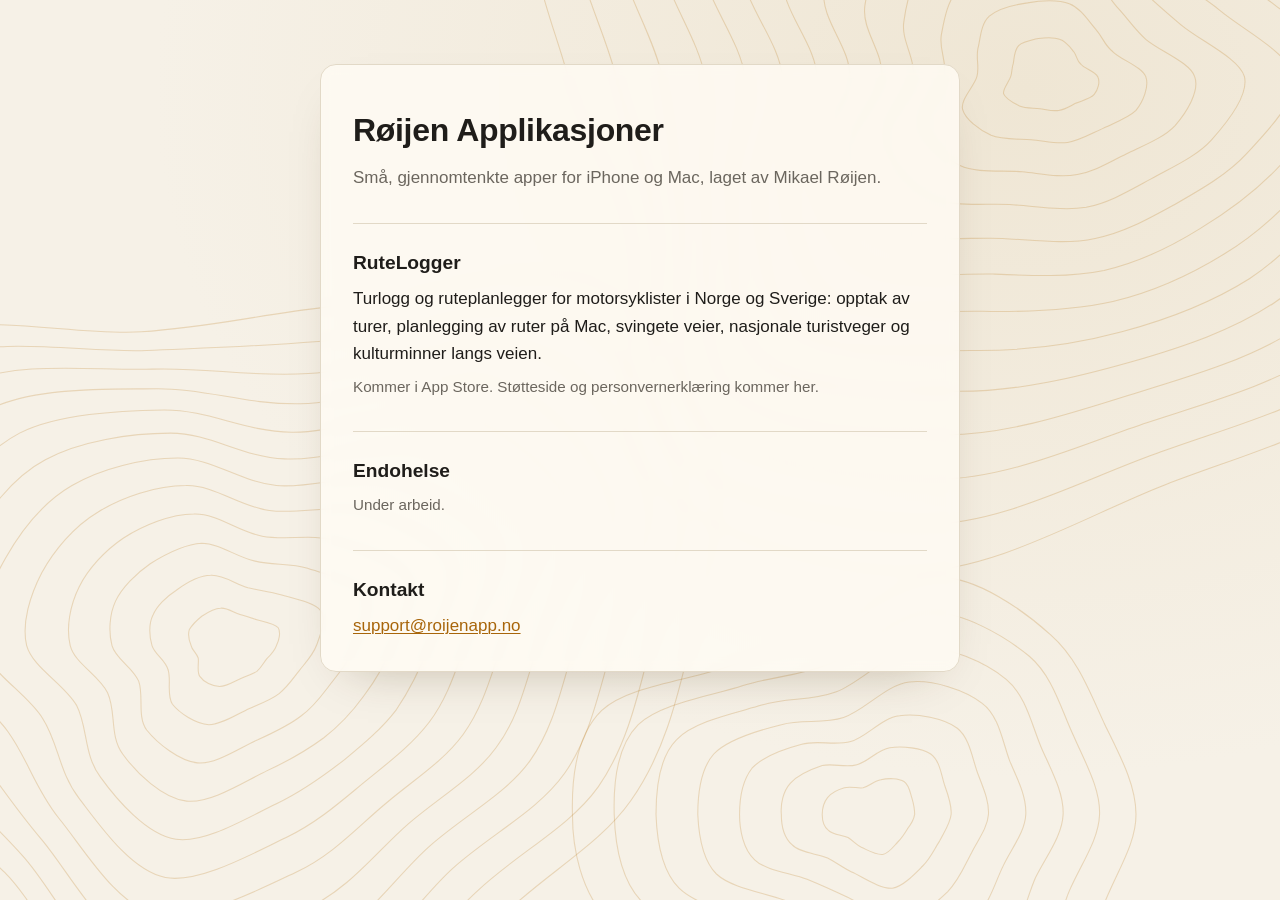
==== index.html @ bd32d73b "Forside for roijenapp.no: Røijen Applikasjoner Første enkle forside til GitHub Pages: RuteLogger og " ====
<!doctype html>
<html lang="nb">
<head>
  <meta charset="utf-8">
  <meta name="viewport" content="width=device-width, initial-scale=1">
  <title>Røijen Applikasjoner</title>
  <meta name="description" content="Apper av Mikael Røijen: RuteLogger for motorsyklister, og Endohelse.">
  <link rel="stylesheet" href="style.css">
</head>
<body>
  <svg class="kart" viewBox="0 0 1440 1200" preserveAspectRatio="xMidYMid slice" aria-hidden="true">
    <g fill="none" stroke-width="1.2">
      <path d="M1235 180C1238 186 1235 195 1231 200C1227 205 1217 207 1210 210C1204 213 1198 217 1191 218C1184 219 1177 217 1170 216C1162 215 1154 216 1147 213C1141 210 1131 205 1129 199C1128 194 1135 186 1137 180C1139 174 1138 170 1140 165C1141 159 1141 150 1146 145C1150 141 1160 139 1168 137C1176 136 1185 135 1192 138C1199 140 1204 147 1208 152C1212 157 1211 162 1216 166C1220 171 1232 174 1235 180Z"/>
      <path d="M1289 180C1293 191 1286 208 1278 218C1269 227 1251 233 1239 239C1226 245 1214 252 1201 254C1188 256 1174 252 1160 251C1145 250 1127 251 1115 246C1102 240 1086 228 1083 217C1080 206 1096 191 1099 180C1102 169 1098 161 1100 149C1103 138 1103 121 1113 112C1122 104 1141 99 1156 97C1171 94 1191 93 1203 98C1216 103 1225 118 1233 127C1241 136 1242 144 1252 152C1261 161 1285 169 1289 180Z"/>
      <path d="M1344 180C1350 196 1335 220 1322 235C1309 249 1285 258 1267 267C1248 276 1231 287 1212 290C1192 294 1171 289 1150 287C1128 285 1099 289 1080 280C1062 271 1041 251 1038 235C1035 218 1059 197 1062 180C1066 163 1056 150 1059 133C1062 117 1066 92 1080 80C1094 67 1122 59 1145 56C1167 52 1196 50 1215 58C1234 65 1245 89 1257 102C1270 116 1275 125 1289 138C1304 151 1339 164 1344 180Z"/>
      <path d="M1400 180C1405 201 1381 231 1363 251C1346 270 1318 282 1295 295C1271 308 1248 322 1222 327C1196 331 1168 326 1139 324C1110 322 1069 328 1045 315C1021 303 999 273 996 251C993 228 1023 202 1027 180C1030 158 1013 139 1017 117C1020 95 1028 64 1047 47C1067 30 1103 19 1133 15C1163 10 1201 7 1226 18C1251 29 1264 61 1281 79C1298 96 1310 106 1329 122C1349 139 1394 159 1400 180Z"/>
      <path d="M1455 180C1460 207 1425 242 1403 266C1381 290 1351 307 1323 323C1294 339 1264 356 1232 362C1200 369 1165 364 1128 362C1091 360 1037 368 1008 352C980 336 959 295 956 266C954 237 989 208 992 180C994 152 969 128 973 100C977 73 990 36 1015 15C1040 -7 1084 -21 1121 -27C1158 -33 1207 -34 1237 -21C1268 -7 1282 34 1304 55C1327 77 1348 85 1373 106C1398 127 1450 153 1455 180Z"/>
      <path d="M1510 180C1513 212 1467 252 1440 280C1413 309 1383 331 1350 351C1318 371 1281 389 1242 398C1203 406 1162 404 1117 402C1071 401 1004 410 971 389C938 369 922 315 919 280C917 246 955 213 956 180C957 147 923 116 927 83C932 50 953 8 984 -17C1014 -42 1065 -62 1109 -69C1153 -75 1212 -75 1248 -58C1284 -41 1299 8 1327 32C1356 57 1389 63 1419 88C1450 112 1506 148 1510 180Z"/>
      <path d="M1563 180C1564 218 1506 261 1476 294C1445 327 1416 356 1378 379C1341 402 1298 422 1252 433C1206 443 1158 445 1105 444C1052 443 970 452 934 427C897 402 887 335 885 294C882 253 919 218 919 180C918 142 876 103 881 65C887 27 917 -19 953 -48C989 -77 1046 -103 1097 -111C1148 -118 1216 -114 1258 -94C1300 -74 1316 -18 1351 9C1386 36 1434 40 1469 69C1504 97 1562 142 1563 180Z"/>
      <path d="M1614 180C1612 223 1545 269 1510 307C1475 345 1447 380 1406 407C1365 433 1314 453 1262 467C1210 481 1153 489 1092 488C1031 488 936 495 897 464C857 434 856 353 853 306C850 259 883 223 880 180C877 137 828 90 835 47C842 4 880 -45 922 -79C964 -112 1028 -144 1085 -152C1143 -161 1220 -151 1268 -128C1316 -105 1333 -45 1375 -16C1417 14 1482 16 1522 48C1562 81 1616 137 1614 180Z"/>
      <path d="M1663 180C1658 229 1582 278 1544 320C1505 363 1479 404 1434 434C1388 465 1331 484 1272 501C1212 518 1147 534 1079 534C1010 534 903 537 860 501C817 465 826 371 823 318C819 264 844 228 838 180C832 132 779 77 788 29C797 -19 845 -72 892 -109C940 -146 1009 -186 1073 -194C1137 -203 1223 -186 1277 -160C1332 -135 1350 -72 1400 -41C1451 -10 1534 -10 1578 27C1622 64 1669 131 1663 180Z"/>
      <path d="M1710 180C1700 235 1618 286 1577 333C1535 380 1510 428 1461 462C1412 495 1347 515 1281 535C1215 555 1141 582 1065 583C989 583 870 579 825 536C780 494 799 388 794 329C789 269 802 233 793 180C784 127 729 64 741 11C752 -42 809 -98 863 -139C916 -179 991 -227 1062 -235C1132 -244 1225 -218 1286 -190C1347 -162 1369 -101 1428 -69C1486 -36 1589 -37 1636 4C1683 46 1720 125 1710 180Z"/>
      <path d="M1754 180C1740 241 1655 294 1610 346C1566 397 1541 451 1488 489C1434 526 1364 545 1291 569C1218 593 1134 633 1051 633C968 633 839 619 791 570C744 521 774 404 766 339C758 274 757 238 745 180C733 122 679 51 694 -7C709 -65 774 -123 833 -168C892 -213 973 -267 1050 -275C1127 -284 1226 -248 1294 -218C1361 -189 1390 -131 1457 -98C1524 -65 1646 -65 1696 -19C1745 28 1768 119 1754 180Z"/>
      <path d="M1795 180C1777 247 1691 303 1644 359C1597 415 1571 474 1514 515C1457 556 1380 575 1301 604C1221 632 1126 685 1036 684C946 684 809 657 760 602C710 546 749 420 738 350C727 280 708 243 693 180C678 117 630 38 648 -25C666 -88 738 -149 804 -198C869 -246 956 -306 1039 -314C1122 -322 1226 -275 1301 -244C1376 -214 1413 -164 1489 -130C1565 -97 1706 -94 1757 -42C1808 9 1814 113 1795 180Z"/>
      <path d="M1835 180C1811 253 1728 312 1679 372C1630 432 1601 496 1539 540C1478 585 1397 606 1311 639C1225 672 1118 738 1021 737C924 736 783 693 731 631C679 568 725 436 710 361C695 286 656 247 639 180C621 113 580 26 603 -42C626 -110 703 -176 774 -227C845 -279 939 -344 1028 -351C1117 -358 1225 -300 1308 -269C1391 -238 1439 -199 1524 -165C1609 -131 1767 -124 1819 -66C1870 -9 1858 107 1835 180Z"/>
      <path d="M311 820C309 826 304 831 300 835C296 840 294 845 289 849C284 852 278 854 271 857C264 860 255 866 247 866C239 866 229 861 225 855C221 850 224 840 223 834C221 828 216 825 215 820C213 815 211 808 213 802C216 797 222 791 227 787C233 783 241 778 248 778C255 777 263 783 270 785C277 787 282 789 289 791C296 793 309 795 313 800C316 805 314 814 311 820Z"/>
      <path d="M356 820C352 831 343 840 336 849C329 858 323 867 314 874C305 881 294 885 280 891C267 897 249 909 235 909C220 908 202 896 194 886C187 876 193 858 189 847C186 836 174 830 171 820C168 810 167 796 172 786C176 776 187 765 198 758C209 750 224 741 237 741C251 740 265 751 279 755C292 758 303 759 317 763C331 767 355 772 361 781C368 790 360 809 356 820Z"/>
      <path d="M399 820C393 837 382 850 372 863C362 876 353 889 339 899C325 910 310 917 290 926C271 934 243 954 222 952C202 950 177 930 165 915C154 900 162 876 156 860C149 844 130 835 126 820C122 805 123 785 130 770C137 755 153 739 169 728C185 718 208 706 227 705C247 705 267 721 287 725C307 730 326 727 346 733C367 740 401 748 410 762C419 777 406 803 399 820Z"/>
      <path d="M441 820C433 842 422 860 409 877C396 895 382 910 364 924C345 938 326 949 300 961C275 973 237 998 210 995C183 992 153 963 138 942C123 922 131 894 121 873C111 853 84 840 79 820C74 800 79 774 89 754C99 734 118 713 139 699C161 685 192 672 218 672C244 671 268 692 295 697C322 702 350 694 378 702C405 710 449 724 459 743C470 763 450 798 441 820Z"/>
      <path d="M483 820C472 848 461 870 446 892C430 913 410 930 388 948C365 966 342 983 311 998C279 1013 231 1043 198 1038C165 1033 131 993 113 968C94 943 99 912 86 887C72 863 37 845 30 820C24 795 34 763 47 738C61 713 83 686 110 670C137 653 176 640 209 640C241 639 270 664 303 668C337 673 377 660 411 669C445 678 495 699 507 725C519 750 493 792 483 820Z"/>
      <path d="M523 820C511 853 502 881 483 906C464 931 439 950 412 972C385 994 359 1018 322 1036C284 1054 224 1088 186 1081C147 1073 112 1022 89 992C66 962 66 930 48 902C30 873 -13 850 -20 820C-27 790 -11 752 6 722C23 692 48 659 81 640C113 621 161 609 200 609C238 609 271 636 311 640C352 644 405 623 445 634C486 645 542 675 555 706C568 737 535 787 523 820Z"/>
      <path d="M564 820C551 859 542 891 521 920C499 950 467 970 436 996C404 1022 376 1055 333 1075C289 1096 218 1132 174 1122C130 1111 94 1048 66 1014C39 980 32 949 9 917C-14 884 -64 855 -71 820C-79 785 -56 741 -36 706C-15 671 13 631 51 611C89 590 147 581 192 581C237 581 272 608 320 610C368 613 434 585 481 598C528 611 587 652 600 689C614 726 577 781 564 820Z"/>
      <path d="M605 820C591 864 583 902 558 935C534 968 495 990 460 1020C424 1051 394 1093 345 1116C295 1140 213 1174 163 1161C113 1147 78 1074 45 1036C13 998 -5 969 -33 933C-61 897 -116 860 -123 820C-131 780 -102 730 -78 690C-53 650 -22 604 22 581C66 559 133 556 185 555C236 555 273 579 328 580C384 581 466 546 518 561C571 576 630 629 644 672C659 715 619 776 605 820Z"/>
      <path d="M646 820C631 869 623 912 596 950C569 987 524 1010 484 1045C444 1080 412 1133 357 1159C301 1184 208 1215 152 1197C97 1180 63 1097 25 1056C-13 1014 -43 989 -76 950C-110 910 -168 866 -175 820C-183 774 -148 718 -120 674C-92 629 -57 576 -7 552C43 529 120 532 178 531C235 531 275 549 338 548C401 547 498 505 556 523C614 541 671 606 686 656C702 705 661 771 646 820Z"/>
      <path d="M689 820C673 874 664 923 635 964C605 1006 554 1031 510 1070C465 1110 430 1175 369 1202C308 1229 203 1253 143 1232C82 1210 49 1119 5 1075C-39 1031 -83 1010 -122 967C-161 925 -221 872 -228 820C-234 768 -196 706 -164 657C-132 607 -91 549 -35 524C21 499 107 511 171 509C235 507 277 518 347 514C418 510 530 464 594 485C657 506 711 584 726 640C742 696 704 766 689 820Z"/>
      <path d="M732 820C717 879 705 933 673 979C640 1025 584 1052 536 1097C487 1141 449 1219 382 1247C315 1274 200 1288 134 1263C68 1237 37 1141 -14 1095C-65 1049 -126 1031 -170 986C-214 940 -273 878 -280 820C-286 762 -244 694 -208 640C-172 586 -125 522 -63 496C-1 471 95 491 165 488C235 485 280 484 358 478C435 471 563 423 631 448C699 472 748 564 764 626C781 688 747 761 732 820Z"/>
      <path d="M776 820C761 884 746 943 710 994C675 1044 616 1075 564 1125C511 1174 468 1264 395 1292C322 1319 197 1320 126 1290C54 1261 24 1162 -33 1114C-91 1067 -170 1054 -220 1005C-269 956 -326 884 -331 820C-337 756 -294 681 -253 622C-213 564 -158 495 -89 470C-21 444 83 472 159 467C236 462 284 449 369 439C453 430 596 382 668 411C740 439 782 544 800 612C818 680 791 756 776 820Z"/>
      <path d="M1029 1010C1028 1016 1025 1021 1021 1026C1018 1031 1015 1036 1010 1041C1006 1045 1000 1054 993 1055C986 1056 976 1050 969 1047C963 1044 960 1040 954 1036C947 1033 937 1033 932 1028C927 1024 925 1016 925 1010C925 1004 927 996 931 991C935 986 943 982 950 980C957 978 965 981 971 980C978 978 984 972 991 971C999 969 1011 969 1017 973C1023 977 1024 986 1026 992C1028 999 1029 1004 1029 1010Z"/>
      <path d="M1070 1010C1069 1020 1062 1030 1057 1040C1051 1049 1047 1059 1038 1068C1029 1077 1016 1091 1004 1093C991 1094 973 1082 961 1076C949 1071 943 1065 931 1059C919 1054 899 1053 891 1044C882 1036 879 1022 879 1010C878 998 881 984 889 975C897 966 913 959 925 955C938 952 951 958 964 954C977 951 987 937 1001 935C1015 933 1037 935 1047 942C1058 950 1059 967 1063 978C1067 989 1071 1000 1070 1010Z"/>
      <path d="M1112 1010C1111 1025 1100 1039 1093 1053C1085 1068 1079 1084 1066 1097C1053 1109 1033 1129 1014 1130C995 1131 971 1111 953 1103C936 1095 925 1090 908 1083C890 1076 861 1073 849 1061C836 1049 832 1027 832 1010C832 993 835 972 846 958C858 945 883 936 902 931C920 926 938 933 957 928C975 923 992 901 1012 899C1032 896 1062 902 1077 913C1091 924 1094 948 1100 964C1106 980 1113 995 1112 1010Z"/>
      <path d="M1154 1010C1153 1030 1138 1048 1129 1067C1119 1087 1114 1110 1096 1127C1079 1143 1050 1166 1025 1167C1000 1167 970 1139 946 1129C922 1119 907 1115 884 1107C860 1098 823 1093 806 1077C790 1061 786 1032 785 1010C785 988 788 959 803 942C819 925 855 915 879 909C903 902 925 909 949 901C973 893 997 864 1023 861C1049 858 1086 870 1105 885C1124 899 1128 929 1136 950C1145 971 1155 990 1154 1010Z"/>
      <path d="M1196 1010C1195 1034 1177 1057 1165 1081C1154 1106 1149 1138 1128 1158C1106 1178 1066 1203 1035 1202C1003 1201 968 1165 939 1154C910 1142 888 1142 859 1132C830 1122 784 1113 764 1093C744 1073 739 1038 738 1010C738 982 741 946 761 926C781 905 827 896 857 887C887 878 911 883 941 872C970 861 1002 824 1034 822C1066 820 1109 839 1132 858C1155 877 1161 911 1172 936C1183 961 1197 986 1196 1010Z"/>
      <path d="M1237 1010C1236 1039 1216 1066 1203 1096C1190 1126 1187 1167 1160 1191C1134 1214 1083 1238 1045 1236C1007 1234 967 1191 932 1177C897 1164 868 1169 833 1158C798 1146 746 1134 723 1109C699 1085 692 1043 691 1010C690 977 694 933 718 909C743 885 800 877 836 865C871 854 897 855 932 841C967 828 1007 784 1045 783C1082 781 1130 809 1158 832C1185 855 1194 893 1208 922C1221 952 1238 981 1237 1010Z"/>
      <path d="M1278 1010C1278 1044 1256 1075 1242 1111C1228 1147 1225 1198 1194 1225C1162 1251 1098 1272 1054 1268C1009 1264 967 1215 926 1201C884 1187 847 1197 806 1184C766 1172 708 1154 681 1125C654 1096 644 1049 644 1010C643 971 648 921 677 893C706 866 774 859 815 845C856 831 882 826 923 809C963 792 1013 743 1056 743C1099 743 1151 780 1182 808C1213 835 1227 875 1243 909C1259 942 1278 976 1278 1010Z"/>

    </g>
  </svg>

  <main>
    <header>
      <h1>Røijen Applikasjoner</h1>
      <p class="ingress">Små, gjennomtenkte apper for iPhone og Mac, laget av Mikael Røijen.</p>
    </header>

    <section class="apper" aria-label="Appene">
      <article>
        <h2>RuteLogger</h2>
        <p>Turlogg og ruteplanlegger for motorsyklister i Norge og Sverige: opptak av turer, planlegging av ruter på Mac, svingete veier, nasjonale turistveger og kulturminner langs veien.</p>
        <p class="status">Kommer i App Store. Støtteside og personvernerklæring kommer her.</p>
      </article>

      <article>
        <h2>Endohelse</h2>
        <p class="status">Under arbeid.</p>
      </article>
    </section>

    <footer>
      <h2>Kontakt</h2>
      <p><a href="mailto:support@roijenapp.no">support@roijenapp.no</a></p>
    </footer>
  </main>
</body>
</html>
---- style.css ----
:root {
  --bg: #f6f1e7;
  --bg2: #efe6d4;
  --flate: rgba(255, 252, 245, 0.82);
  --tekst: #1f1d1a;
  --dempet: #6b665e;
  --linje: #e2d9c7;
  --rav: #a8650a;
  --kurve: rgba(184, 115, 15, 0.22);
  color-scheme: light dark;
}

@media (prefers-color-scheme: dark) {
  :root {
    --bg: #14130f;
    --bg2: #1d1a14;
    --flate: rgba(28, 26, 22, 0.82);
    --tekst: #eceae5;
    --dempet: #a39d93;
    --linje: #36312a;
    --rav: #e2a043;
    --kurve: rgba(226, 160, 67, 0.16);
  }
}

* { box-sizing: border-box; }

html, body { min-height: 100%; }

body {
  margin: 0;
  background: radial-gradient(ellipse at 80% 10%, var(--bg2), var(--bg) 60%) fixed var(--bg);
  color: var(--tekst);
  font: 17px/1.6 -apple-system, BlinkMacSystemFont, "Helvetica Neue", Arial, sans-serif;
}

.kart {
  position: fixed;
  inset: 0;
  width: 100%;
  height: 100%;
  stroke: var(--kurve);
  z-index: 0;
  pointer-events: none;
}

main {
  position: relative;
  z-index: 1;
  max-width: 40rem;
  margin: 4rem auto 3rem;
  padding: 2.5rem 2rem 2rem;
  background: var(--flate);
  border: 1px solid var(--linje);
  border-radius: 16px;
  backdrop-filter: blur(6px);
  -webkit-backdrop-filter: blur(6px);
  box-shadow: 0 20px 50px -30px rgba(60, 40, 10, 0.35);
}

@media (max-width: 44rem) {
  main { margin: 1.5rem 1rem; padding: 2rem 1.25rem 1.5rem; }
}

h1 {
  font-size: 2rem;
  margin: 0 0 0.5rem;
  letter-spacing: -0.01em;
}

h2 {
  font-size: 1.2rem;
  margin: 0 0 0.4rem;
}

.ingress {
  color: var(--dempet);
  margin: 0 0 2rem;
}

.apper article {
  border-top: 1px solid var(--linje);
  padding: 1.5rem 0;
}

.apper p { margin: 0 0 0.5rem; }

.status {
  color: var(--dempet);
  font-size: 0.95rem;
}

footer {
  border-top: 1px solid var(--linje);
  padding-top: 1.5rem;
}

footer p { margin: 0; }

a {
  color: var(--rav);
  text-decoration-thickness: 1px;
  text-underline-offset: 2px;
}
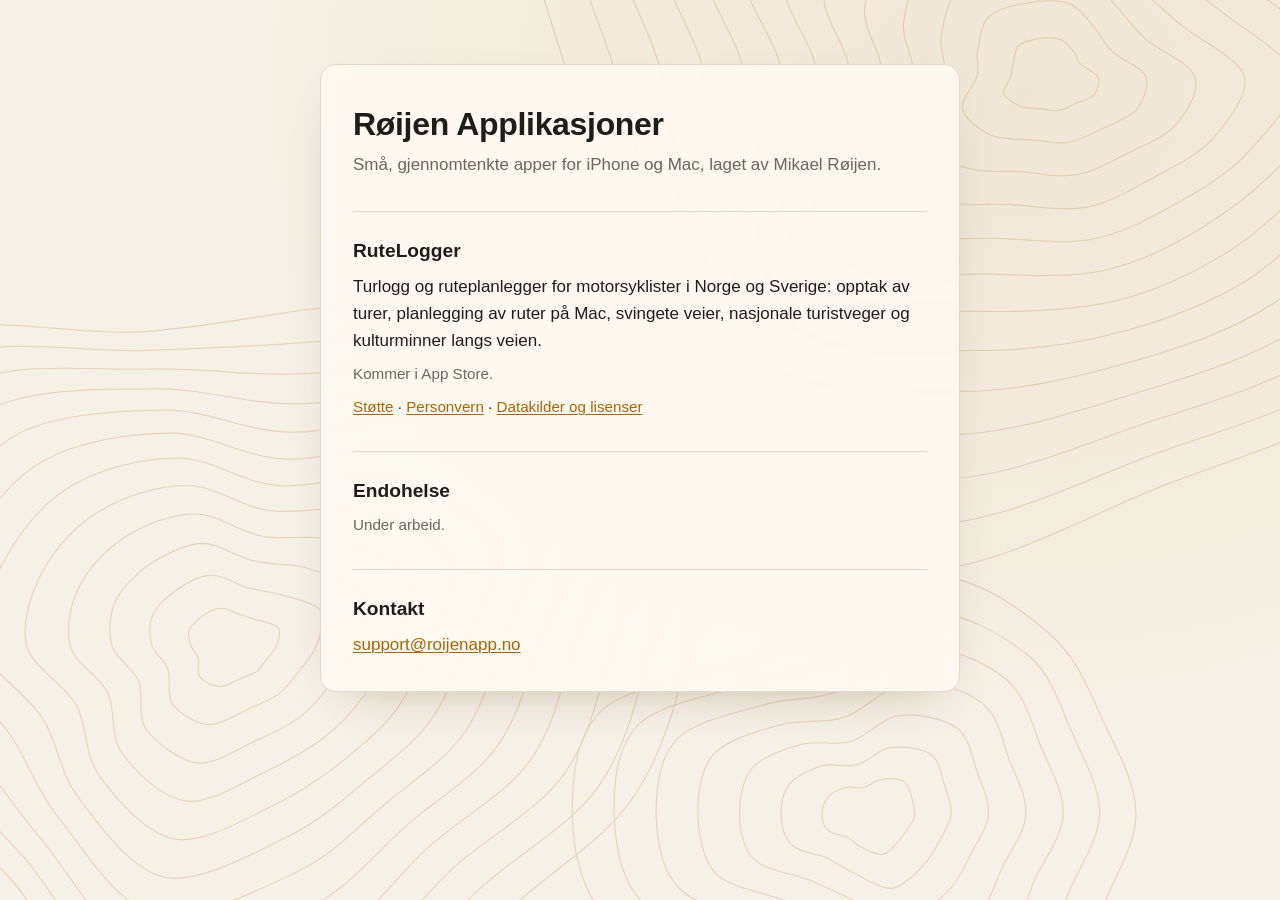
==== commit ffb78bc7: "RuteLogger: støtteside, personvernerklæring og datakilder Nye sider under /rutelogger/ (støtte), /ru" ====
--- a/index.html
+++ b/index.html
@@ -8,43 +8,7 @@
   <link rel="stylesheet" href="style.css">
 </head>
 <body>
-  <svg class="kart" viewBox="0 0 1440 1200" preserveAspectRatio="xMidYMid slice" aria-hidden="true">
-    <g fill="none" stroke-width="1.2">
-      <path d="M1235 180C1238 186 1235 195 1231 200C1227 205 1217 207 1210 210C1204 213 1198 217 1191 218C1184 219 1177 217 1170 216C1162 215 1154 216 1147 213C1141 210 1131 205 1129 199C1128 194 1135 186 1137 180C1139 174 1138 170 1140 165C1141 159 1141 150 1146 145C1150 141 1160 139 1168 137C1176 136 1185 135 1192 138C1199 140 1204 147 1208 152C1212 157 1211 162 1216 166C1220 171 1232 174 1235 180Z"/>
-      <path d="M1289 180C1293 191 1286 208 1278 218C1269 227 1251 233 1239 239C1226 245 1214 252 1201 254C1188 256 1174 252 1160 251C1145 250 1127 251 1115 246C1102 240 1086 228 1083 217C1080 206 1096 191 1099 180C1102 169 1098 161 1100 149C1103 138 1103 121 1113 112C1122 104 1141 99 1156 97C1171 94 1191 93 1203 98C1216 103 1225 118 1233 127C1241 136 1242 144 1252 152C1261 161 1285 169 1289 180Z"/>
-      <path d="M1344 180C1350 196 1335 220 1322 235C1309 249 1285 258 1267 267C1248 276 1231 287 1212 290C1192 294 1171 289 1150 287C1128 285 1099 289 1080 280C1062 271 1041 251 1038 235C1035 218 1059 197 1062 180C1066 163 1056 150 1059 133C1062 117 1066 92 1080 80C1094 67 1122 59 1145 56C1167 52 1196 50 1215 58C1234 65 1245 89 1257 102C1270 116 1275 125 1289 138C1304 151 1339 164 1344 180Z"/>
-      <path d="M1400 180C1405 201 1381 231 1363 251C1346 270 1318 282 1295 295C1271 308 1248 322 1222 327C1196 331 1168 326 1139 324C1110 322 1069 328 1045 315C1021 303 999 273 996 251C993 228 1023 202 1027 180C1030 158 1013 139 1017 117C1020 95 1028 64 1047 47C1067 30 1103 19 1133 15C1163 10 1201 7 1226 18C1251 29 1264 61 1281 79C1298 96 1310 106 1329 122C1349 139 1394 159 1400 180Z"/>
-      <path d="M1455 180C1460 207 1425 242 1403 266C1381 290 1351 307 1323 323C1294 339 1264 356 1232 362C1200 369 1165 364 1128 362C1091 360 1037 368 1008 352C980 336 959 295 956 266C954 237 989 208 992 180C994 152 969 128 973 100C977 73 990 36 1015 15C1040 -7 1084 -21 1121 -27C1158 -33 1207 -34 1237 -21C1268 -7 1282 34 1304 55C1327 77 1348 85 1373 106C1398 127 1450 153 1455 180Z"/>
-      <path d="M1510 180C1513 212 1467 252 1440 280C1413 309 1383 331 1350 351C1318 371 1281 389 1242 398C1203 406 1162 404 1117 402C1071 401 1004 410 971 389C938 369 922 315 919 280C917 246 955 213 956 180C957 147 923 116 927 83C932 50 953 8 984 -17C1014 -42 1065 -62 1109 -69C1153 -75 1212 -75 1248 -58C1284 -41 1299 8 1327 32C1356 57 1389 63 1419 88C1450 112 1506 148 1510 180Z"/>
-      <path d="M1563 180C1564 218 1506 261 1476 294C1445 327 1416 356 1378 379C1341 402 1298 422 1252 433C1206 443 1158 445 1105 444C1052 443 970 452 934 427C897 402 887 335 885 294C882 253 919 218 919 180C918 142 876 103 881 65C887 27 917 -19 953 -48C989 -77 1046 -103 1097 -111C1148 -118 1216 -114 1258 -94C1300 -74 1316 -18 1351 9C1386 36 1434 40 1469 69C1504 97 1562 142 1563 180Z"/>
-      <path d="M1614 180C1612 223 1545 269 1510 307C1475 345 1447 380 1406 407C1365 433 1314 453 1262 467C1210 481 1153 489 1092 488C1031 488 936 495 897 464C857 434 856 353 853 306C850 259 883 223 880 180C877 137 828 90 835 47C842 4 880 -45 922 -79C964 -112 1028 -144 1085 -152C1143 -161 1220 -151 1268 -128C1316 -105 1333 -45 1375 -16C1417 14 1482 16 1522 48C1562 81 1616 137 1614 180Z"/>
-      <path d="M1663 180C1658 229 1582 278 1544 320C1505 363 1479 404 1434 434C1388 465 1331 484 1272 501C1212 518 1147 534 1079 534C1010 534 903 537 860 501C817 465 826 371 823 318C819 264 844 228 838 180C832 132 779 77 788 29C797 -19 845 -72 892 -109C940 -146 1009 -186 1073 -194C1137 -203 1223 -186 1277 -160C1332 -135 1350 -72 1400 -41C1451 -10 1534 -10 1578 27C1622 64 1669 131 1663 180Z"/>
-      <path d="M1710 180C1700 235 1618 286 1577 333C1535 380 1510 428 1461 462C1412 495 1347 515 1281 535C1215 555 1141 582 1065 583C989 583 870 579 825 536C780 494 799 388 794 329C789 269 802 233 793 180C784 127 729 64 741 11C752 -42 809 -98 863 -139C916 -179 991 -227 1062 -235C1132 -244 1225 -218 1286 -190C1347 -162 1369 -101 1428 -69C1486 -36 1589 -37 1636 4C1683 46 1720 125 1710 180Z"/>
-      <path d="M1754 180C1740 241 1655 294 1610 346C1566 397 1541 451 1488 489C1434 526 1364 545 1291 569C1218 593 1134 633 1051 633C968 633 839 619 791 570C744 521 774 404 766 339C758 274 757 238 745 180C733 122 679 51 694 -7C709 -65 774 -123 833 -168C892 -213 973 -267 1050 -275C1127 -284 1226 -248 1294 -218C1361 -189 1390 -131 1457 -98C1524 -65 1646 -65 1696 -19C1745 28 1768 119 1754 180Z"/>
-      <path d="M1795 180C1777 247 1691 303 1644 359C1597 415 1571 474 1514 515C1457 556 1380 575 1301 604C1221 632 1126 685 1036 684C946 684 809 657 760 602C710 546 749 420 738 350C727 280 708 243 693 180C678 117 630 38 648 -25C666 -88 738 -149 804 -198C869 -246 956 -306 1039 -314C1122 -322 1226 -275 1301 -244C1376 -214 1413 -164 1489 -130C1565 -97 1706 -94 1757 -42C1808 9 1814 113 1795 180Z"/>
-      <path d="M1835 180C1811 253 1728 312 1679 372C1630 432 1601 496 1539 540C1478 585 1397 606 1311 639C1225 672 1118 738 1021 737C924 736 783 693 731 631C679 568 725 436 710 361C695 286 656 247 639 180C621 113 580 26 603 -42C626 -110 703 -176 774 -227C845 -279 939 -344 1028 -351C1117 -358 1225 -300 1308 -269C1391 -238 1439 -199 1524 -165C1609 -131 1767 -124 1819 -66C1870 -9 1858 107 1835 180Z"/>
-      <path d="M311 820C309 826 304 831 300 835C296 840 294 845 289 849C284 852 278 854 271 857C264 860 255 866 247 866C239 866 229 861 225 855C221 850 224 840 223 834C221 828 216 825 215 820C213 815 211 808 213 802C216 797 222 791 227 787C233 783 241 778 248 778C255 777 263 783 270 785C277 787 282 789 289 791C296 793 309 795 313 800C316 805 314 814 311 820Z"/>
-      <path d="M356 820C352 831 343 840 336 849C329 858 323 867 314 874C305 881 294 885 280 891C267 897 249 909 235 909C220 908 202 896 194 886C187 876 193 858 189 847C186 836 174 830 171 820C168 810 167 796 172 786C176 776 187 765 198 758C209 750 224 741 237 741C251 740 265 751 279 755C292 758 303 759 317 763C331 767 355 772 361 781C368 790 360 809 356 820Z"/>
-      <path d="M399 820C393 837 382 850 372 863C362 876 353 889 339 899C325 910 310 917 290 926C271 934 243 954 222 952C202 950 177 930 165 915C154 900 162 876 156 860C149 844 130 835 126 820C122 805 123 785 130 770C137 755 153 739 169 728C185 718 208 706 227 705C247 705 267 721 287 725C307 730 326 727 346 733C367 740 401 748 410 762C419 777 406 803 399 820Z"/>
-      <path d="M441 820C433 842 422 860 409 877C396 895 382 910 364 924C345 938 326 949 300 961C275 973 237 998 210 995C183 992 153 963 138 942C123 922 131 894 121 873C111 853 84 840 79 820C74 800 79 774 89 754C99 734 118 713 139 699C161 685 192 672 218 672C244 671 268 692 295 697C322 702 350 694 378 702C405 710 449 724 459 743C470 763 450 798 441 820Z"/>
-      <path d="M483 820C472 848 461 870 446 892C430 913 410 930 388 948C365 966 342 983 311 998C279 1013 231 1043 198 1038C165 1033 131 993 113 968C94 943 99 912 86 887C72 863 37 845 30 820C24 795 34 763 47 738C61 713 83 686 110 670C137 653 176 640 209 640C241 639 270 664 303 668C337 673 377 660 411 669C445 678 495 699 507 725C519 750 493 792 483 820Z"/>
-      <path d="M523 820C511 853 502 881 483 906C464 931 439 950 412 972C385 994 359 1018 322 1036C284 1054 224 1088 186 1081C147 1073 112 1022 89 992C66 962 66 930 48 902C30 873 -13 850 -20 820C-27 790 -11 752 6 722C23 692 48 659 81 640C113 621 161 609 200 609C238 609 271 636 311 640C352 644 405 623 445 634C486 645 542 675 555 706C568 737 535 787 523 820Z"/>
-      <path d="M564 820C551 859 542 891 521 920C499 950 467 970 436 996C404 1022 376 1055 333 1075C289 1096 218 1132 174 1122C130 1111 94 1048 66 1014C39 980 32 949 9 917C-14 884 -64 855 -71 820C-79 785 -56 741 -36 706C-15 671 13 631 51 611C89 590 147 581 192 581C237 581 272 608 320 610C368 613 434 585 481 598C528 611 587 652 600 689C614 726 577 781 564 820Z"/>
-      <path d="M605 820C591 864 583 902 558 935C534 968 495 990 460 1020C424 1051 394 1093 345 1116C295 1140 213 1174 163 1161C113 1147 78 1074 45 1036C13 998 -5 969 -33 933C-61 897 -116 860 -123 820C-131 780 -102 730 -78 690C-53 650 -22 604 22 581C66 559 133 556 185 555C236 555 273 579 328 580C384 581 466 546 518 561C571 576 630 629 644 672C659 715 619 776 605 820Z"/>
-      <path d="M646 820C631 869 623 912 596 950C569 987 524 1010 484 1045C444 1080 412 1133 357 1159C301 1184 208 1215 152 1197C97 1180 63 1097 25 1056C-13 1014 -43 989 -76 950C-110 910 -168 866 -175 820C-183 774 -148 718 -120 674C-92 629 -57 576 -7 552C43 529 120 532 178 531C235 531 275 549 338 548C401 547 498 505 556 523C614 541 671 606 686 656C702 705 661 771 646 820Z"/>
-      <path d="M689 820C673 874 664 923 635 964C605 1006 554 1031 510 1070C465 1110 430 1175 369 1202C308 1229 203 1253 143 1232C82 1210 49 1119 5 1075C-39 1031 -83 1010 -122 967C-161 925 -221 872 -228 820C-234 768 -196 706 -164 657C-132 607 -91 549 -35 524C21 499 107 511 171 509C235 507 277 518 347 514C418 510 530 464 594 485C657 506 711 584 726 640C742 696 704 766 689 820Z"/>
-      <path d="M732 820C717 879 705 933 673 979C640 1025 584 1052 536 1097C487 1141 449 1219 382 1247C315 1274 200 1288 134 1263C68 1237 37 1141 -14 1095C-65 1049 -126 1031 -170 986C-214 940 -273 878 -280 820C-286 762 -244 694 -208 640C-172 586 -125 522 -63 496C-1 471 95 491 165 488C235 485 280 484 358 478C435 471 563 423 631 448C699 472 748 564 764 626C781 688 747 761 732 820Z"/>
-      <path d="M776 820C761 884 746 943 710 994C675 1044 616 1075 564 1125C511 1174 468 1264 395 1292C322 1319 197 1320 126 1290C54 1261 24 1162 -33 1114C-91 1067 -170 1054 -220 1005C-269 956 -326 884 -331 820C-337 756 -294 681 -253 622C-213 564 -158 495 -89 470C-21 444 83 472 159 467C236 462 284 449 369 439C453 430 596 382 668 411C740 439 782 544 800 612C818 680 791 756 776 820Z"/>
-      <path d="M1029 1010C1028 1016 1025 1021 1021 1026C1018 1031 1015 1036 1010 1041C1006 1045 1000 1054 993 1055C986 1056 976 1050 969 1047C963 1044 960 1040 954 1036C947 1033 937 1033 932 1028C927 1024 925 1016 925 1010C925 1004 927 996 931 991C935 986 943 982 950 980C957 978 965 981 971 980C978 978 984 972 991 971C999 969 1011 969 1017 973C1023 977 1024 986 1026 992C1028 999 1029 1004 1029 1010Z"/>
-      <path d="M1070 1010C1069 1020 1062 1030 1057 1040C1051 1049 1047 1059 1038 1068C1029 1077 1016 1091 1004 1093C991 1094 973 1082 961 1076C949 1071 943 1065 931 1059C919 1054 899 1053 891 1044C882 1036 879 1022 879 1010C878 998 881 984 889 975C897 966 913 959 925 955C938 952 951 958 964 954C977 951 987 937 1001 935C1015 933 1037 935 1047 942C1058 950 1059 967 1063 978C1067 989 1071 1000 1070 1010Z"/>
-      <path d="M1112 1010C1111 1025 1100 1039 1093 1053C1085 1068 1079 1084 1066 1097C1053 1109 1033 1129 1014 1130C995 1131 971 1111 953 1103C936 1095 925 1090 908 1083C890 1076 861 1073 849 1061C836 1049 832 1027 832 1010C832 993 835 972 846 958C858 945 883 936 902 931C920 926 938 933 957 928C975 923 992 901 1012 899C1032 896 1062 902 1077 913C1091 924 1094 948 1100 964C1106 980 1113 995 1112 1010Z"/>
-      <path d="M1154 1010C1153 1030 1138 1048 1129 1067C1119 1087 1114 1110 1096 1127C1079 1143 1050 1166 1025 1167C1000 1167 970 1139 946 1129C922 1119 907 1115 884 1107C860 1098 823 1093 806 1077C790 1061 786 1032 785 1010C785 988 788 959 803 942C819 925 855 915 879 909C903 902 925 909 949 901C973 893 997 864 1023 861C1049 858 1086 870 1105 885C1124 899 1128 929 1136 950C1145 971 1155 990 1154 1010Z"/>
-      <path d="M1196 1010C1195 1034 1177 1057 1165 1081C1154 1106 1149 1138 1128 1158C1106 1178 1066 1203 1035 1202C1003 1201 968 1165 939 1154C910 1142 888 1142 859 1132C830 1122 784 1113 764 1093C744 1073 739 1038 738 1010C738 982 741 946 761 926C781 905 827 896 857 887C887 878 911 883 941 872C970 861 1002 824 1034 822C1066 820 1109 839 1132 858C1155 877 1161 911 1172 936C1183 961 1197 986 1196 1010Z"/>
-      <path d="M1237 1010C1236 1039 1216 1066 1203 1096C1190 1126 1187 1167 1160 1191C1134 1214 1083 1238 1045 1236C1007 1234 967 1191 932 1177C897 1164 868 1169 833 1158C798 1146 746 1134 723 1109C699 1085 692 1043 691 1010C690 977 694 933 718 909C743 885 800 877 836 865C871 854 897 855 932 841C967 828 1007 784 1045 783C1082 781 1130 809 1158 832C1185 855 1194 893 1208 922C1221 952 1238 981 1237 1010Z"/>
-      <path d="M1278 1010C1278 1044 1256 1075 1242 1111C1228 1147 1225 1198 1194 1225C1162 1251 1098 1272 1054 1268C1009 1264 967 1215 926 1201C884 1187 847 1197 806 1184C766 1172 708 1154 681 1125C654 1096 644 1049 644 1010C643 971 648 921 677 893C706 866 774 859 815 845C856 831 882 826 923 809C963 792 1013 743 1056 743C1099 743 1151 780 1182 808C1213 835 1227 875 1243 909C1259 942 1278 976 1278 1010Z"/>
-
-    </g>
-  </svg>
+  <div class="kart" aria-hidden="true"></div>
 
   <main>
     <header>
@@ -56,7 +20,8 @@
       <article>
         <h2>RuteLogger</h2>
         <p>Turlogg og ruteplanlegger for motorsyklister i Norge og Sverige: opptak av turer, planlegging av ruter på Mac, svingete veier, nasjonale turistveger og kulturminner langs veien.</p>
-        <p class="status">Kommer i App Store. Støtteside og personvernerklæring kommer her.</p>
+        <p class="status">Kommer i App Store.</p>
+        <p class="lenker"><a href="rutelogger/">Støtte</a> · <a href="rutelogger/personvern/">Personvern</a> · <a href="rutelogger/kreditering/">Datakilder og lisenser</a></p>
       </article>
 
       <article>
--- a/style.css
+++ b/style.css
@@ -34,14 +34,15 @@
   font: 17px/1.6 -apple-system, BlinkMacSystemFont, "Helvetica Neue", Arial, sans-serif;
 }
 
+/* Høydekurvene: én SVG brukt som maske, så fargen følger lys/mørk modus. */
 .kart {
   position: fixed;
   inset: 0;
-  width: 100%;
-  height: 100%;
-  stroke: var(--kurve);
   z-index: 0;
   pointer-events: none;
+  background: var(--kurve);
+  -webkit-mask: url("/kart.svg") center / cover no-repeat;
+  mask: url("/kart.svg") center / cover no-repeat;
 }
 
 main {
@@ -58,14 +59,17 @@
   box-shadow: 0 20px 50px -30px rgba(60, 40, 10, 0.35);
 }
 
+main.bred { max-width: 46rem; }
+
 @media (max-width: 44rem) {
-  main { margin: 1.5rem 1rem; padding: 2rem 1.25rem 1.5rem; }
+  main, main.bred { margin: 1.5rem 1rem; padding: 2rem 1.25rem 1.5rem; }
 }
 
 h1 {
   font-size: 2rem;
   margin: 0 0 0.5rem;
   letter-spacing: -0.01em;
+  line-height: 1.2;
 }
 
 h2 {
@@ -73,21 +77,60 @@
   margin: 0 0 0.4rem;
 }
 
+h3 {
+  font-size: 1rem;
+  margin: 1.25rem 0 0.25rem;
+}
+
 .ingress {
   color: var(--dempet);
   margin: 0 0 2rem;
 }
 
-.apper article {
+.apper article,
+.del {
   border-top: 1px solid var(--linje);
   padding: 1.5rem 0;
 }
 
 .apper p { margin: 0 0 0.5rem; }
 
+.del p, .del ul { margin: 0 0 0.75rem; }
+.del ul { padding-left: 1.2rem; }
+.del li { margin-bottom: 0.35rem; }
+
 .status {
   color: var(--dempet);
   font-size: 0.95rem;
+}
+
+.lenker { font-size: 0.95rem; }
+
+.sti {
+  font-size: 0.9rem;
+  color: var(--dempet);
+  margin: 0 0 1.5rem;
+}
+
+.sti a { color: var(--dempet); }
+
+.faner {
+  display: flex;
+  flex-wrap: wrap;
+  gap: 0.25rem 1.25rem;
+  margin: 0 0 1.5rem;
+  font-size: 0.95rem;
+}
+
+.faner a[aria-current="page"] {
+  color: var(--tekst);
+  font-weight: 600;
+  text-decoration: none;
+}
+
+.liten {
+  color: var(--dempet);
+  font-size: 0.9rem;
 }
 
 footer {
